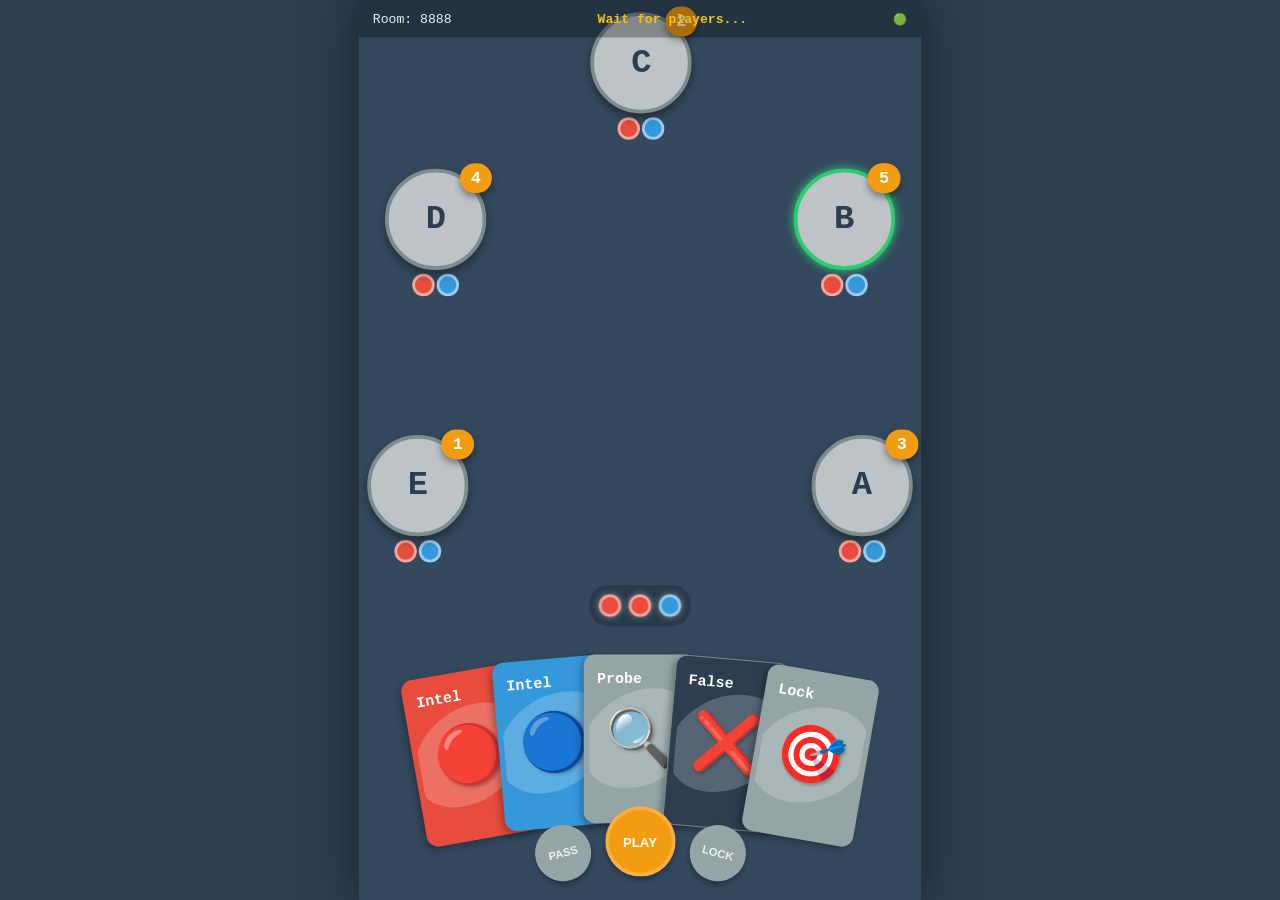
==== index.html @ 5bbd929a "simple UI design" ====
<!DOCTYPE html>
<html lang="en">

<head>
  <meta charset="UTF-8">
  <meta name="viewport" content="width=device-width, initial-scale=1.0, maximum-scale=1.0, user-scalable=no">
  <title>Secret Mission</title>
  <link rel="stylesheet" href="/static/style.css">
</head>

<body>
  <div id="app">
    <!-- Status Bar -->
    <div id="status-bar">
      <div class="status-left">Room: <span id="room-id">8888</span></div>
      <div class="status-center" id="game-phase">Wait for players...</div>
      <div class="status-right"><span id="connection-status" class="status-dot">🟢</span></div>
    </div>

    <!-- 1. Table Area: Opponents -->
    <div id="table-area">
      <!-- Avatars will be injected here JS -->
    </div>

    <!-- 2. Stage Area: Card Animations & Events -->
    <div id="stage-area">
      <div class="action-buttons" id="action-buttons" style="display: none;">
        <button class="btn btn-danger">Reject</button>
        <button class="btn btn-primary">Receive</button>
      </div>
    </div>

    <!-- 3. Cockpit: My Stats & Hand -->
    <div id="hand-area">
      <div id="my-intel" class="my-intel-container">
        <!-- My Intel Pips injected JS -->
      </div>
      <div class="hand-container" id="my-hand">
        <!-- Cards will be injected here JS -->
      </div>

      <!-- Hand Actions (Arc Layout) -->
      <div id="hand-actions" class="hand-actions">
        <button class="action-btn">Pass</button>
        <button class="action-btn main-action">Play</button>
        <button class="action-btn">Lock</button>
      </div>

    </div>
  </div>

  <!-- Template for Card (Pure CSS) -->
  <template id="card-template">
    <div class="card">
      <div class="card-inner">
        <div class="card-bg-oval"></div>
        <div class="card-label"></div>
        <div class="card-symbol"></div>
      </div>
    </div>
  </template>

  <script src="/static/script.js"></script>
</body>

</html>
---- static/style.css ----
/* Base Reset & Layout */
body {
    margin: 0;
    background-color: #2c3e50;
    /* Slate Grey */
    color: #ecf0f1;
    font-family: 'Courier New', Courier, monospace;
    /* Noir/Spy feel */
    overflow: hidden;
    /* Prevent scrolling */
    user-select: none;
    -webkit-user-select: none;

    /* Center the Game Board */
    display: flex;
    justify-content: center;
    align-items: center;
    height: 100vh;
    width: 100vw;
}

#app {
    /* Fixed Design Internal Width */
    width: 600px;
    height: var(--app-height, 960px);

    /* Scaling Engine */
    position: absolute;
    top: 50%;
    left: 50%;
    /* Origin is effectively center, but we adjust via margin/transform */
    transform: translate(-50%, -50%) scale(var(--app-scale, 1));
    transform-origin: center center;

    display: flex;
    flex-direction: column;
    background-color: #34495e;
    box-shadow: 0 0 50px rgba(0, 0, 0, 0.5);
}

/* Status Bar */
#status-bar {
    display: flex;
    justify-content: space-between;
    align-items: center;
    padding: 10px 15px;
    background: rgba(0, 0, 0, 0.3);
    color: #ecf0f1;
    font-size: 14px;
    height: 40px;
    box-sizing: border-box;
    z-index: 100;
}

.status-center {
    font-weight: bold;
    color: #f1c40f;
}

.status-dot {
    font-size: 12px;
}

/* 1. The Table (Avatars) */
#table-area {
    flex: 0 0 45%;
    position: relative;
    width: 100%;
}

.avatar-container {
    position: absolute;
    width: 120px;
    height: 150px;
    /* Accommodate badges */
    display: flex;
    flex-direction: column;
    align-items: center;
    transition: all 0.3s ease;
    /* Ensure they are centered on their coordinate */
    transform: translate(-50%, -50%);
    /* Crucial for aligning center to the point */
}

.avatar {
    width: 100px;
    height: 100px;
    border-radius: 50%;
    background-color: #bdc3c7;
    border: 4px solid #7f8c8d;
    display: flex;
    justify-content: center;
    align-items: center;
    font-size: 36px;
    /* Adjusted font */
    position: relative;
    box-shadow: 0 5px 10px rgba(0, 0, 0, 0.4);
    font-weight: bold;
    color: #2c3e50;
    z-index: 10;
}

.avatar.active-turn {
    border-color: #2ecc71;
    /* Green glow for active */
    box-shadow: 0 0 10px #2ecc71;
}

.avatar-badges {
    display: flex;
    gap: 2px;
    margin-top: 4px;
}

.badge-pip {
    width: 18px;
    height: 18px;
    border-radius: 50%;
    border: 3px solid rgba(255, 255, 255, 0.5);
}

.pip-red {
    background-color: #e74c3c;
}

.pip-blue {
    background-color: #3498db;
}

.pip-black {
    background-color: #2c3e50;
}

.hand-count {
    position: absolute;
    top: -10px;
    right: -10px;
    background: #f39c12;
    color: white;
    border-radius: 20px;
    padding: 6px 12px;
    font-size: 18px;
    font-weight: bold;
    box-shadow: 0 4px 8px rgba(0, 0, 0, 0.4);
    z-index: 20;
}

/* 2. The Stage (Center Interaction) */
#stage-area {
    flex: 1;
    position: relative;
    display: flex;
    justify-content: center;
    align-items: center;
}

.action-buttons {
    position: absolute;
    bottom: 20px;
    display: flex;
    gap: 10px;
    z-index: 100;
}

.btn {
    padding: 10px 20px;
    border: none;
    border-radius: 20px;
    font-weight: bold;
    cursor: pointer;
    box-shadow: 0 4px 6px rgba(0, 0, 0, 0.2);
}

.btn-primary {
    background: #3498db;
    color: white;
}

.btn-danger {
    background: #e74c3c;
    color: white;
}

/* 3. The Cockpit (Hand) */
#hand-area {
    flex: 0 0 35%;
    position: relative;
    /* Prevent scrolling, allow card popups (hopefully z-index handles overlap) */
    overflow: visible;
    display: flex;
    flex-direction: column;
    justify-content: center;
    /* Center vertically */
    box-sizing: border-box;
}

.hand-container {
    position: relative;
    width: 100%;
    /* Let the cards sit in this area. No fixed height needed if absolute. */
    flex: 1;
    display: flex;
    justify-content: center;
    /* Move hand down slightly to accommodate intel */
    margin-top: 10px;
    z-index: 10;
}

/* 4. Hand Action Buttons (Arc) */
.hand-actions {
    display: flex;
    justify-content: center;
    align-items: flex-start;
    /* Align top so we can push items down */
    gap: 15px;
    height: 80px;
    /* Space for buttons */
    margin-top: -60px;
    /* Pull up closer to cards */
    margin-bottom: 20px;
    z-index: 100;
    pointer-events: auto;
    /* Ensure clickable */
}

.action-btn {
    width: 60px;
    height: 60px;
    border-radius: 50%;
    border: none;
    background: #95a5a6;
    color: #ecf0f1;
    font-weight: bold;
    font-size: 12px;
    box-shadow: 0 4px 6px rgba(0, 0, 0, 0.3);
    cursor: pointer;
    transition: all 0.2s ease;
    display: flex;
    justify-content: center;
    align-items: center;
    text-transform: uppercase;
}

.action-btn:active {
    transform: scale(0.95);
    box-shadow: 0 2px 4px rgba(0, 0, 0, 0.3);
}

/* Arc positioning: Middle button higher */
.action-btn:nth-child(1) {
    transform: translateY(20px) rotate(-15deg);
}

.action-btn:nth-child(2) {
    width: 75px;
    height: 75px;
    font-size: 14px;
    background: #f39c12;
    /* Highlight main action */
    color: white;
    transform: translateY(0px);
    /* Highest point */
    border: 4px solid rgba(255, 255, 255, 0.2);
    z-index: 101;
}

.action-btn:nth-child(3) {
    transform: translateY(20px) rotate(15deg);
}

/* My Intel Display */
.my-intel-container {
    padding: 10px;
    display: flex;
    justify-content: center;
    gap: 8px;
    /* Bigger gap for me */
    margin-bottom: 20px;
    /* Space from hand */
    background: rgba(0, 0, 0, 0.2);
    border-radius: 20px;
    width: fit-content;
    margin-left: auto;
    margin-right: auto;
    backdrop-filter: blur(5px);
}

.my-pip {
    /* Override specific pip style for myself if needed, 
       but standard .badge-pip is already 24px which is huge and good.
       Maybe add shadow? */
    box-shadow: 0 0 8px rgba(255, 255, 255, 0.4);
}

/* 4. Pure CSS Cards */
.card {
    width: 120px;
    /* Increased Size */
    height: 180px;
    background-color: #ecf0f1;
    border-radius: 12px;
    position: absolute;
    /* Default for hand/table animations */
    box-shadow: -3px 3px 8px rgba(0, 0, 0, 0.3);
    display: flex;
    flex-direction: column;
    justify-content: center;
    align-items: center;
    transition: transform 0.2s, top 0.2s;
    transform-origin: center bottom;
}

.card-inner {
    width: 90%;
    height: 90%;
    border: 4px solid transparent;
    border-radius: 8px;
    display: flex;
    justify-content: center;
    align-items: center;
    position: relative;
    overflow: hidden;
}

/* Card Types/Colors */
.card.type-red {
    background-color: #e74c3c;
}

.card.type-blue {
    background-color: #3498db;
}

.card.type-black {
    background-color: #2c3e50;
    border: 1px solid #7f8c8d;
}

.card.type-action {
    background-color: #95a5a6;
}

.card-bg-oval {
    position: absolute;
    width: 120%;
    height: 60%;
    background: rgba(255, 255, 255, 0.2);
    border-radius: 50%;
    transform: rotate(-30deg);
}

.card-symbol {
    font-size: 60px;
    /* Bigger symbol */
    z-index: 2;
    text-shadow: 2px 2px 4px rgba(0, 0, 0, 0.3);
}

.card-label {
    font-size: 16px;
    /* Bigger label */
    position: absolute;
    top: 8px;
    left: 8px;
    font-weight: bold;
    color: white;
    z-index: 2;
}

/* Hand Interaction */
.card-in-hand {
    transform-origin: 50% 120%;
    transition: transform 0.2s, top 0.2s;
    cursor: pointer;
}

/* Selected state handled by JS now for mobile consistency */
.card-in-hand.selected {
    z-index: 100 !important;
    /* optional: scale or brightness to highlight selection */
    filter: brightness(1.1);
}

/* Animations */
@keyframes pulse {
    0% {
        transform: scale(1);
    }

    50% {
        transform: scale(1.05);
    }

    100% {
        transform: scale(1);
    }
}
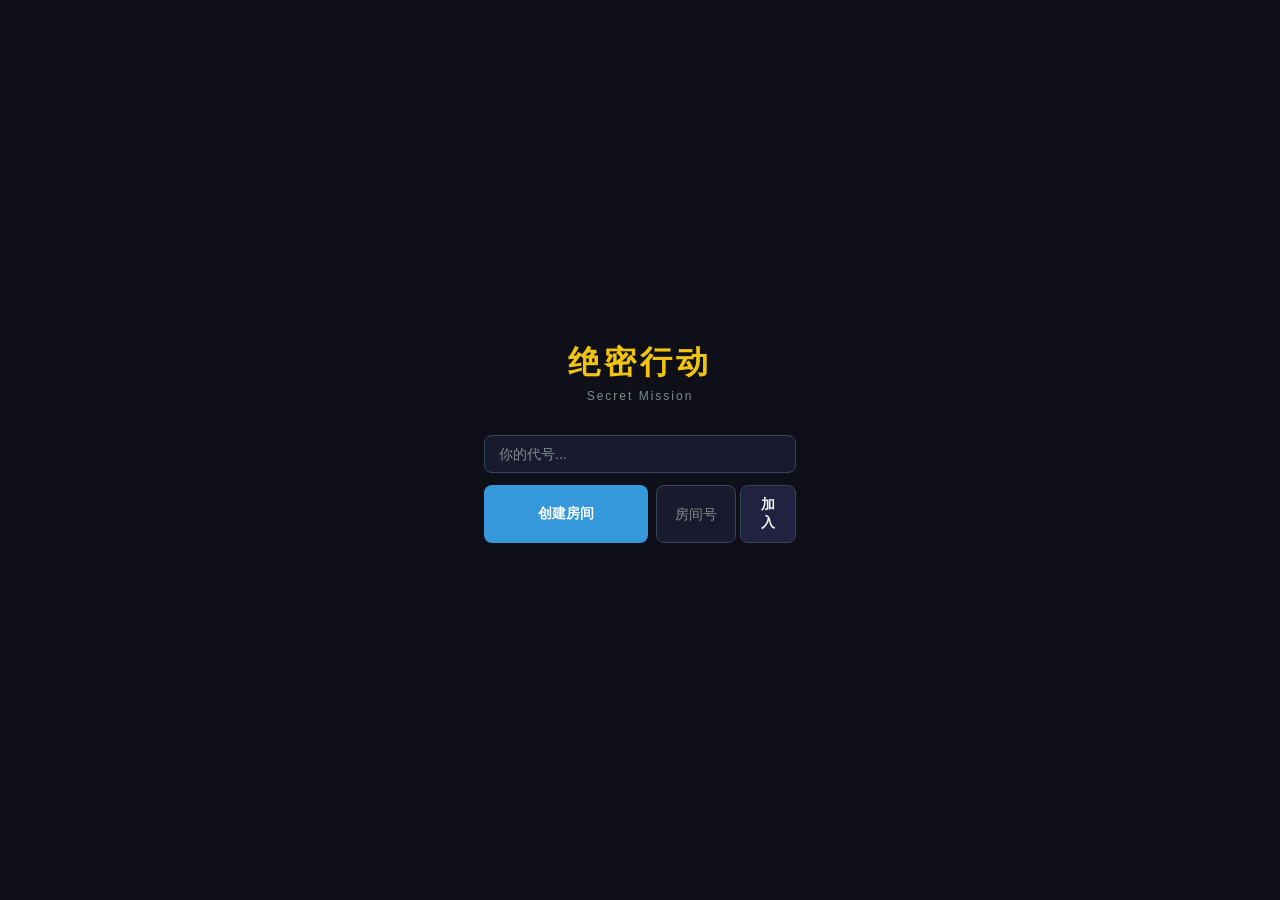
==== commit 19440ad1: "init" ====
--- a/index.html
+++ b/index.html
@@ -1,66 +1,88 @@
 <!DOCTYPE html>
-<html lang="en">
+<html lang="zh-CN">
+<head>
+    <meta charset="UTF-8">
+    <meta name="viewport" content="width=device-width, initial-scale=1.0, maximum-scale=1.0, user-scalable=no">
+    <title>绝密行动</title>
+    <link rel="stylesheet" href="/static/css/base.css">
+    <link rel="stylesheet" href="/static/css/cards.css">
+    <link rel="stylesheet" href="/static/css/table.css">
+    <link rel="stylesheet" href="/static/css/stage.css">
+    <link rel="stylesheet" href="/static/css/cockpit.css">
+</head>
+<body class="screen-lobby">
 
-<head>
-  <meta charset="UTF-8">
-  <meta name="viewport" content="width=device-width, initial-scale=1.0, maximum-scale=1.0, user-scalable=no">
-  <title>Secret Mission</title>
-  <link rel="stylesheet" href="/static/style.css">
-</head>
+    <!-- Lobby Screen -->
+    <div id="lobby-screen">
+        <div class="lobby-container">
+            <h1 class="lobby-title">绝密行动</h1>
+            <p class="lobby-subtitle">Secret Mission</p>
 
-<body>
-  <div id="app">
-    <!-- Status Bar -->
-    <div id="status-bar">
-      <div class="status-left">Room: <span id="room-id">8888</span></div>
-      <div class="status-center" id="game-phase">Wait for players...</div>
-      <div class="status-right"><span id="connection-status" class="status-dot">🟢</span></div>
+            <div class="lobby-form">
+                <input id="player-name" type="text" placeholder="你的代号..." maxlength="8" autocomplete="off">
+                <div class="lobby-actions">
+                    <button id="btn-create-room" class="btn btn-primary">创建房间</button>
+                    <div class="lobby-join">
+                        <input id="room-code-input" type="text" placeholder="房间号" maxlength="6" autocomplete="off">
+                        <button id="btn-join-room" class="btn btn-secondary">加入</button>
+                    </div>
+                </div>
+            </div>
+
+            <div id="lobby-room" class="lobby-room hidden">
+                <div class="room-header">
+                    <span>房间: <strong id="room-id-label"></strong></span>
+                    <span id="player-count-label"></span>
+                </div>
+                <div id="lobby-player-list" class="player-list"></div>
+                <button id="btn-start-game" class="btn btn-accent hidden">开始游戏</button>
+            </div>
+        </div>
     </div>
 
-    <!-- 1. Table Area: Opponents -->
-    <div id="table-area">
-      <!-- Avatars will be injected here JS -->
+    <!-- Game Screen -->
+    <div id="game-screen">
+        <!-- Status Bar -->
+        <div id="status-bar">
+            <span id="room-label"></span>
+            <span id="identity-label"></span>
+        </div>
+
+        <!-- Table: Other Players -->
+        <div id="table-area"></div>
+
+        <!-- Stage: Phase Bar + Intel + Buttons -->
+        <div id="stage-area">
+            <div id="phase-bar">
+                <span class="phase-dot" data-phase="draw">摸牌</span>
+                <span class="phase-dot" data-phase="action">出牌</span>
+                <span class="phase-dot" data-phase="transmission">传递</span>
+                <span class="phase-dot" data-phase="contention">争夺</span>
+                <span class="phase-dot" data-phase="reception">接收</span>
+            </div>
+            <div id="stage-prompt"></div>
+            <div id="intel-card-slot"></div>
+            <div id="stage-buttons"></div>
+        </div>
+
+        <!-- Cockpit: My Hand + Intel -->
+        <div id="cockpit-area">
+            <div id="my-intel-bar"></div>
+            <div id="my-hand"></div>
+        </div>
     </div>
 
-    <!-- 2. Stage Area: Card Animations & Events -->
-    <div id="stage-area">
-      <div class="action-buttons" id="action-buttons" style="display: none;">
-        <button class="btn btn-danger">Reject</button>
-        <button class="btn btn-primary">Receive</button>
-      </div>
+    <!-- Card Modal (tap to inspect) -->
+    <div id="card-modal" class="hidden">
+        <div id="card-modal-backdrop"></div>
+        <div id="card-modal-content"></div>
     </div>
 
-    <!-- 3. Cockpit: My Stats & Hand -->
-    <div id="hand-area">
-      <div id="my-intel" class="my-intel-container">
-        <!-- My Intel Pips injected JS -->
-      </div>
-      <div class="hand-container" id="my-hand">
-        <!-- Cards will be injected here JS -->
-      </div>
+    <!-- Game Over Overlay -->
+    <div id="game-over-overlay" class="hidden">
+        <div id="game-over-content"></div>
+    </div>
 
-      <!-- Hand Actions (Arc Layout) -->
-      <div id="hand-actions" class="hand-actions">
-        <button class="action-btn">Pass</button>
-        <button class="action-btn main-action">Play</button>
-        <button class="action-btn">Lock</button>
-      </div>
-
-    </div>
-  </div>
-
-  <!-- Template for Card (Pure CSS) -->
-  <template id="card-template">
-    <div class="card">
-      <div class="card-inner">
-        <div class="card-bg-oval"></div>
-        <div class="card-label"></div>
-        <div class="card-symbol"></div>
-      </div>
-    </div>
-  </template>
-
-  <script src="/static/script.js"></script>
+    <script type="module" src="/static/js/main.js"></script>
 </body>
-
-</html>+</html>
--- a/static/css/base.css
+++ b/static/css/base.css
@@ -0,0 +1,222 @@
+/* Reset & Variables */
+*, *::before, *::after { box-sizing: border-box; margin: 0; padding: 0; }
+
+:root {
+    --color-bg: #0f0f1a;
+    --color-surface: #1a1a2e;
+    --color-surface2: #222240;
+    --color-red: #e74c3c;
+    --color-blue: #3498db;
+    --color-black-intel: #2c3e50;
+    --color-accent: #f1c40f;
+    --color-accent-dim: #b8940e;
+    --color-text: #ecf0f1;
+    --color-muted: #7f8c8d;
+    --color-success: #2ecc71;
+    --color-danger: #e74c3c;
+    --color-border: #34495e;
+    --font-main: -apple-system, 'PingFang SC', 'Microsoft YaHei', sans-serif;
+    --font-mono: 'Courier New', monospace;
+    --card-w: 72px;
+    --card-h: 108px;
+    --radius: 8px;
+    --radius-sm: 4px;
+}
+
+html, body {
+    width: 100%; height: 100%;
+    font-family: var(--font-main);
+    background: var(--color-bg);
+    color: var(--color-text);
+    overflow: hidden;
+    touch-action: manipulation;
+    -webkit-tap-highlight-color: transparent;
+    font-size: 14px;
+}
+
+.hidden { display: none !important; }
+
+/* Screen switching */
+.screen-lobby #game-screen,
+.screen-lobby #card-modal,
+.screen-lobby #game-over-overlay { display: none; }
+.screen-game #lobby-screen { display: none; }
+
+/* Buttons */
+.btn {
+    border: none; border-radius: var(--radius);
+    padding: 10px 20px;
+    font-size: 14px; font-weight: 600;
+    cursor: pointer;
+    transition: opacity 0.15s;
+    font-family: var(--font-main);
+}
+.btn:active { opacity: 0.7; }
+.btn-primary { background: var(--color-blue); color: #fff; }
+.btn-secondary { background: var(--color-surface2); color: var(--color-text); border: 1px solid var(--color-border); }
+.btn-accent { background: var(--color-accent); color: #000; }
+.btn-danger { background: var(--color-danger); color: #fff; }
+.btn-sm { padding: 6px 14px; font-size: 12px; }
+.btn:disabled { opacity: 0.4; cursor: not-allowed; }
+
+/* Lobby */
+#lobby-screen {
+    display: flex; align-items: center; justify-content: center;
+    width: 100%; height: 100%;
+}
+.lobby-container {
+    text-align: center;
+    padding: 24px;
+    max-width: 360px; width: 100%;
+}
+.lobby-title {
+    font-size: 32px; font-weight: 700;
+    letter-spacing: 4px;
+    color: var(--color-accent);
+    margin-bottom: 4px;
+}
+.lobby-subtitle {
+    color: var(--color-muted);
+    font-size: 12px; letter-spacing: 2px;
+    margin-bottom: 32px;
+}
+.lobby-form input {
+    width: 100%;
+    padding: 10px 14px;
+    background: var(--color-surface);
+    border: 1px solid var(--color-border);
+    border-radius: var(--radius);
+    color: var(--color-text);
+    font-size: 14px;
+    margin-bottom: 12px;
+    font-family: var(--font-main);
+}
+.lobby-form input::placeholder { color: var(--color-muted); }
+.lobby-form input:focus { outline: none; border-color: var(--color-accent); }
+.lobby-actions {
+    display: flex; gap: 8px;
+    margin-bottom: 16px;
+}
+.lobby-actions .btn-primary { flex: 1; }
+.lobby-join {
+    display: flex; gap: 4px; flex: 1;
+}
+.lobby-join input {
+    width: 80px; margin-bottom: 0;
+    text-align: center; text-transform: uppercase;
+}
+
+/* Room */
+.lobby-room {
+    margin-top: 24px;
+    text-align: left;
+}
+.room-header {
+    display: flex; justify-content: space-between;
+    margin-bottom: 12px;
+    font-size: 13px; color: var(--color-muted);
+}
+.room-header strong { color: var(--color-accent); letter-spacing: 1px; }
+.player-list {
+    background: var(--color-surface);
+    border-radius: var(--radius);
+    padding: 8px;
+    margin-bottom: 12px;
+    min-height: 40px;
+}
+.player-list .player-item {
+    display: flex; align-items: center; gap: 8px;
+    padding: 6px 8px;
+    border-radius: var(--radius-sm);
+}
+.player-list .player-item .host-badge {
+    font-size: 10px;
+    background: var(--color-accent);
+    color: #000;
+    padding: 1px 5px;
+    border-radius: 3px;
+}
+#btn-start-game { width: 100%; }
+
+/* Game screen layout */
+#game-screen {
+    display: flex; flex-direction: column;
+    width: 100%; height: 100%;
+    overflow: hidden;
+}
+#status-bar {
+    display: flex; justify-content: space-between; align-items: center;
+    padding: 6px 12px;
+    background: var(--color-surface);
+    font-size: 11px; color: var(--color-muted);
+    flex-shrink: 0;
+    border-bottom: 1px solid var(--color-border);
+}
+#identity-label {
+    font-weight: 600;
+    padding: 2px 8px;
+    border-radius: 3px;
+    font-size: 11px;
+}
+.identity-resistance { background: var(--color-red); color: #fff; }
+.identity-agency { background: var(--color-blue); color: #fff; }
+
+/* Game over overlay */
+#game-over-overlay {
+    position: fixed; inset: 0;
+    background: rgba(0,0,0,0.85);
+    display: flex; align-items: center; justify-content: center;
+    z-index: 100;
+}
+#game-over-content {
+    text-align: center;
+    padding: 32px;
+}
+#game-over-content h2 {
+    font-size: 28px;
+    margin-bottom: 16px;
+}
+#game-over-content .winner-faction {
+    font-size: 18px;
+    margin-bottom: 24px;
+}
+#game-over-content .identities-list {
+    text-align: left;
+    font-size: 13px;
+    line-height: 1.8;
+}
+
+/* Card modal */
+#card-modal {
+    position: fixed; inset: 0;
+    z-index: 90;
+    display: flex; align-items: center; justify-content: center;
+}
+#card-modal-backdrop {
+    position: absolute; inset: 0;
+    background: rgba(0,0,0,0.7);
+}
+#card-modal-content {
+    position: relative;
+    z-index: 1;
+    transform: scale(2);
+}
+
+/* Animations */
+@keyframes pulse {
+    0%, 100% { box-shadow: 0 0 0 0 rgba(46, 204, 113, 0.4); }
+    50% { box-shadow: 0 0 0 6px rgba(46, 204, 113, 0); }
+}
+@keyframes glow-card {
+    0%, 100% { box-shadow: 0 0 4px 1px rgba(241, 196, 15, 0.3); }
+    50% { box-shadow: 0 0 10px 3px rgba(241, 196, 15, 0.6); }
+}
+@keyframes shake {
+    0%, 100% { transform: translateX(0); }
+    25% { transform: translateX(-4px); }
+    75% { transform: translateX(4px); }
+}
+@keyframes flip-in {
+    0% { transform: rotateY(90deg); }
+    100% { transform: rotateY(0); }
+}
--- a/static/css/cards.css
+++ b/static/css/cards.css
@@ -0,0 +1,140 @@
+/* Card rendering — dual-purpose design */
+
+.card {
+    width: var(--card-w);
+    height: var(--card-h);
+    border-radius: 6px;
+    position: relative;
+    display: flex;
+    flex-direction: column;
+    overflow: hidden;
+    font-size: 11px;
+    cursor: pointer;
+    transition: transform 0.2s, box-shadow 0.2s;
+    flex-shrink: 0;
+    border: 1.5px solid rgba(255,255,255,0.15);
+    user-select: none;
+}
+
+/* Intel color backgrounds */
+.card-red    { background: linear-gradient(135deg, #c0392b 0%, #e74c3c 50%, #c0392b 100%); }
+.card-blue   { background: linear-gradient(135deg, #2471a3 0%, #3498db 50%, #2471a3 100%); }
+.card-black  { background: linear-gradient(135deg, #1c2833 0%, #2c3e50 50%, #1c2833 100%); }
+
+/* Card interior layout */
+.card-corner {
+    position: absolute;
+    font-size: 8px;
+    width: 14px; height: 14px;
+    display: flex; align-items: center; justify-content: center;
+    border-radius: 50%;
+    background: rgba(0,0,0,0.3);
+}
+.card-corner-tl { top: 3px; left: 3px; }
+.card-corner-br { bottom: 3px; right: 3px; }
+
+.card-corner .pip-red    { color: #ff6b6b; }
+.card-corner .pip-blue   { color: #74b9ff; }
+.card-corner .pip-black  { color: #95a5a6; }
+
+.card-banner {
+    background: rgba(0,0,0,0.45);
+    text-align: center;
+    padding: 3px 2px;
+    font-weight: 700;
+    font-size: 11px;
+    color: #fff;
+    letter-spacing: 1px;
+}
+
+.card-icon {
+    flex: 1;
+    display: flex;
+    align-items: center;
+    justify-content: center;
+    font-size: 28px;
+    filter: drop-shadow(0 1px 2px rgba(0,0,0,0.4));
+}
+
+.card-footer {
+    display: flex;
+    justify-content: space-between;
+    align-items: center;
+    padding: 2px 5px 4px;
+    font-size: 9px;
+    color: rgba(255,255,255,0.7);
+}
+
+.card-phase-tag {
+    background: rgba(0,0,0,0.35);
+    padding: 1px 4px;
+    border-radius: 2px;
+    font-size: 8px;
+}
+
+.card-attrs {
+    display: flex; gap: 2px;
+    font-size: 12px;
+}
+
+/* Card back */
+.card-back {
+    width: var(--card-w);
+    height: var(--card-h);
+    border-radius: 6px;
+    background:
+        repeating-linear-gradient(
+            45deg,
+            #1a1a2e 0px, #1a1a2e 4px,
+            #222240 4px, #222240 8px
+        );
+    border: 1.5px solid rgba(255,255,255,0.1);
+    display: flex;
+    align-items: center;
+    justify-content: center;
+    flex-shrink: 0;
+}
+.card-back::after {
+    content: '密';
+    font-size: 24px;
+    color: rgba(255,255,255,0.15);
+    font-weight: 700;
+}
+
+/* Card states */
+.card-selected {
+    transform: translateY(-16px) !important;
+    box-shadow: 0 4px 16px rgba(241, 196, 15, 0.5);
+    border-color: var(--color-accent);
+}
+
+.card-playable {
+    animation: glow-card 1.5s infinite;
+}
+
+.card-dimmed {
+    opacity: 0.4;
+    pointer-events: none;
+}
+
+/* Mini card (for intel area display) */
+.intel-pip {
+    width: 12px; height: 12px;
+    border-radius: 50%;
+    display: inline-block;
+    border: 1px solid rgba(255,255,255,0.3);
+}
+.intel-pip-red   { background: var(--color-red); }
+.intel-pip-blue  { background: var(--color-blue); }
+.intel-pip-black { background: var(--color-black-intel); }
+
+/* Large intel pip (my intel bar) */
+.my-intel-pip {
+    width: 18px; height: 18px;
+    border-radius: 50%;
+    display: inline-block;
+    border: 2px solid rgba(255,255,255,0.3);
+}
+.my-intel-pip-red   { background: var(--color-red); }
+.my-intel-pip-blue  { background: var(--color-blue); }
+.my-intel-pip-black { background: var(--color-black-intel); }
--- a/static/css/table.css
+++ b/static/css/table.css
@@ -0,0 +1,85 @@
+/* Table area — player avatars */
+
+#table-area {
+    position: relative;
+    flex: 0 0 35%;
+    overflow: hidden;
+}
+
+.avatar-wrap {
+    position: absolute;
+    transform: translate(-50%, -50%);
+    text-align: center;
+    cursor: pointer;
+    transition: transform 0.3s;
+}
+
+.avatar {
+    width: 44px; height: 44px;
+    border-radius: 50%;
+    background: var(--color-surface2);
+    border: 2px solid var(--color-border);
+    display: flex;
+    align-items: center;
+    justify-content: center;
+    font-size: 16px;
+    font-weight: 700;
+    color: var(--color-text);
+    position: relative;
+    transition: border-color 0.3s, box-shadow 0.3s;
+    margin: 0 auto;
+}
+
+.avatar-active {
+    border-color: var(--color-success);
+    animation: pulse 2s infinite;
+}
+
+.avatar-facing {
+    border-color: var(--color-accent);
+    box-shadow: 0 0 12px rgba(241, 196, 15, 0.5);
+}
+
+.avatar-dead {
+    opacity: 0.35;
+    filter: grayscale(1);
+}
+
+.avatar-me {
+    border-color: var(--color-accent-dim);
+}
+
+.avatar-name {
+    font-size: 10px;
+    color: var(--color-muted);
+    margin-top: 2px;
+    white-space: nowrap;
+    max-width: 60px;
+    overflow: hidden;
+    text-overflow: ellipsis;
+}
+
+.avatar-hand-count {
+    position: absolute;
+    top: -4px; right: -6px;
+    background: var(--color-surface);
+    color: var(--color-text);
+    font-size: 9px;
+    width: 16px; height: 16px;
+    border-radius: 50%;
+    display: flex; align-items: center; justify-content: center;
+    border: 1px solid var(--color-border);
+    font-weight: 600;
+}
+
+.avatar-intel {
+    display: flex;
+    gap: 2px;
+    justify-content: center;
+    margin-top: 3px;
+}
+
+.avatar-target-highlight {
+    border-color: var(--color-danger) !important;
+    box-shadow: 0 0 12px rgba(231, 76, 60, 0.5);
+}
--- a/static/css/stage.css
+++ b/static/css/stage.css
@@ -0,0 +1,122 @@
+/* Stage area — phase bar, intel slot, action buttons */
+
+#stage-area {
+    flex: 0 0 auto;
+    display: flex;
+    flex-direction: column;
+    align-items: center;
+    padding: 8px 12px;
+    gap: 6px;
+    min-height: 120px;
+    position: relative;
+}
+
+/* Phase bar */
+#phase-bar {
+    display: flex;
+    gap: 4px;
+    align-items: center;
+}
+
+.phase-dot {
+    font-size: 10px;
+    padding: 3px 8px;
+    border-radius: 10px;
+    background: var(--color-surface);
+    color: var(--color-muted);
+    border: 1px solid var(--color-border);
+    transition: all 0.3s;
+}
+
+.phase-dot.phase-active {
+    background: var(--color-accent);
+    color: #000;
+    font-weight: 700;
+    border-color: var(--color-accent);
+}
+
+.phase-dot.phase-done {
+    background: var(--color-surface2);
+    color: var(--color-muted);
+    opacity: 0.5;
+}
+
+/* Stage prompt */
+#stage-prompt {
+    font-size: 13px;
+    color: var(--color-text);
+    text-align: center;
+    min-height: 20px;
+}
+
+/* Intel card slot */
+#intel-card-slot {
+    display: flex;
+    align-items: center;
+    justify-content: center;
+    min-height: 40px;
+}
+
+/* Stage buttons */
+#stage-buttons {
+    display: flex;
+    gap: 8px;
+    flex-wrap: wrap;
+    justify-content: center;
+}
+
+#stage-buttons .btn {
+    min-width: 70px;
+}
+
+/* Direction selector */
+.direction-selector {
+    display: flex;
+    gap: 8px;
+}
+
+.direction-btn {
+    padding: 8px 16px;
+    border-radius: var(--radius);
+    background: var(--color-surface2);
+    border: 1px solid var(--color-border);
+    color: var(--color-text);
+    font-size: 14px;
+    cursor: pointer;
+    transition: all 0.15s;
+}
+
+.direction-btn:active {
+    background: var(--color-accent);
+    color: #000;
+}
+
+/* Target selector overlay */
+.target-mode #table-area .avatar-wrap {
+    cursor: pointer;
+}
+
+.target-mode #table-area .avatar {
+    border-color: var(--color-danger);
+    box-shadow: 0 0 8px rgba(231, 76, 60, 0.3);
+}
+
+/* Probe result popup */
+.probe-result {
+    position: fixed;
+    top: 50%; left: 50%;
+    transform: translate(-50%, -50%);
+    background: var(--color-surface);
+    border: 2px solid var(--color-accent);
+    border-radius: var(--radius);
+    padding: 20px 32px;
+    z-index: 80;
+    text-align: center;
+    font-size: 16px;
+}
+
+.probe-result .identity-reveal {
+    font-size: 20px;
+    font-weight: 700;
+    margin-top: 8px;
+}
--- a/static/css/cockpit.css
+++ b/static/css/cockpit.css
@@ -0,0 +1,123 @@
+/* Cockpit — my hand + intel bar */
+
+#cockpit-area {
+    flex: 1;
+    display: flex;
+    flex-direction: column;
+    overflow: hidden;
+    padding: 0 8px 8px;
+    min-height: 0;
+}
+
+/* My intel bar */
+#my-intel-bar {
+    display: flex;
+    align-items: center;
+    justify-content: center;
+    gap: 4px;
+    padding: 4px 0;
+    flex-shrink: 0;
+}
+
+#my-intel-bar .my-intel-label {
+    font-size: 10px;
+    color: var(--color-muted);
+    margin-right: 4px;
+}
+
+/* Hand container */
+#my-hand {
+    flex: 1;
+    position: relative;
+    display: flex;
+    align-items: flex-end;
+    justify-content: center;
+    min-height: 0;
+    padding-bottom: 4px;
+}
+
+.hand-card-wrap {
+    position: absolute;
+    bottom: 0;
+    transform-origin: bottom center;
+    transition: transform 0.25s, left 0.25s;
+    z-index: 1;
+}
+
+.hand-card-wrap:hover,
+.hand-card-wrap.card-touched {
+    z-index: 50;
+}
+
+.hand-card-wrap .card {
+    transform-origin: bottom center;
+    transition: transform 0.2s;
+}
+
+.hand-card-wrap.card-selected-wrap .card {
+    transform: translateY(-16px);
+    box-shadow: 0 4px 16px rgba(241, 196, 15, 0.5);
+    border-color: var(--color-accent);
+}
+
+/* Empty hand message */
+.hand-empty {
+    color: var(--color-muted);
+    font-size: 12px;
+    align-self: center;
+}
+
+/* Swap card selector (for Switch during contention) */
+.swap-prompt {
+    position: fixed;
+    bottom: 0; left: 0; right: 0;
+    background: var(--color-surface);
+    border-top: 2px solid var(--color-accent);
+    padding: 12px;
+    z-index: 70;
+    text-align: center;
+}
+
+.swap-prompt p {
+    font-size: 13px;
+    margin-bottom: 8px;
+}
+
+/* Death gift UI */
+.gift-ui {
+    position: fixed;
+    bottom: 0; left: 0; right: 0;
+    background: var(--color-surface);
+    border-top: 2px solid var(--color-danger);
+    padding: 12px;
+    z-index: 70;
+    text-align: center;
+}
+
+.gift-ui p {
+    font-size: 13px;
+    margin-bottom: 8px;
+}
+
+.gift-player-select {
+    display: flex;
+    gap: 6px;
+    justify-content: center;
+    margin-bottom: 8px;
+}
+
+.gift-player-btn {
+    padding: 4px 12px;
+    border-radius: var(--radius-sm);
+    background: var(--color-surface2);
+    border: 1px solid var(--color-border);
+    color: var(--color-text);
+    font-size: 12px;
+    cursor: pointer;
+}
+
+.gift-player-btn.selected {
+    border-color: var(--color-accent);
+    background: var(--color-accent);
+    color: #000;
+}
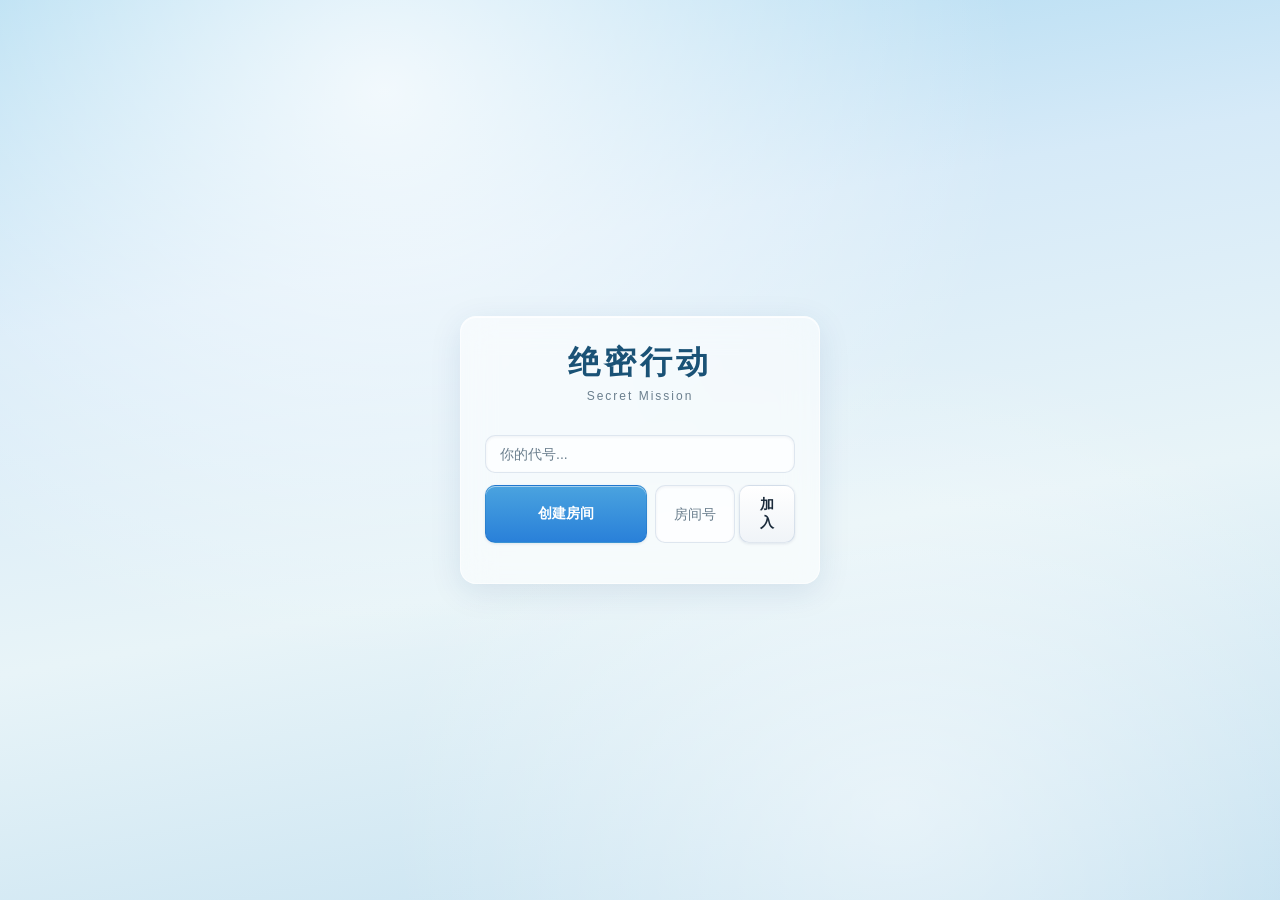
==== commit cb7493b9: "commit 2" ====
--- a/index.html
+++ b/index.html
@@ -42,33 +42,48 @@
 
     <!-- Game Screen -->
     <div id="game-screen">
-        <!-- Status Bar -->
-        <div id="status-bar">
-            <span id="room-label"></span>
-            <span id="identity-label"></span>
+        <!-- Top Bar: Phase pipeline -->
+        <div id="top-bar">
+            <div id="phase-bar">
+                <div class="phase-track">
+                    <div class="phase-line"></div>
+                    <span class="phase-node" data-phase="draw">摸牌</span>
+                    <span class="phase-node" data-phase="action">出牌</span>
+                    <span class="phase-node" data-phase="transmission">传递</span>
+                    <span class="phase-node" data-phase="contention">争夺</span>
+                    <span class="phase-node" data-phase="reception">接收</span>
+                </div>
+            </div>
         </div>
 
         <!-- Table: Other Players -->
         <div id="table-area"></div>
 
-        <!-- Stage: Phase Bar + Intel + Buttons -->
+        <!-- Stage: Intel card only -->
         <div id="stage-area">
-            <div id="phase-bar">
-                <span class="phase-dot" data-phase="draw">摸牌</span>
-                <span class="phase-dot" data-phase="action">出牌</span>
-                <span class="phase-dot" data-phase="transmission">传递</span>
-                <span class="phase-dot" data-phase="contention">争夺</span>
-                <span class="phase-dot" data-phase="reception">接收</span>
-            </div>
-            <div id="stage-prompt"></div>
             <div id="intel-card-slot"></div>
-            <div id="stage-buttons"></div>
         </div>
 
-        <!-- Cockpit: My Hand + Intel -->
+        <!-- Cockpit: My Hand -->
         <div id="cockpit-area">
-            <div id="my-intel-bar"></div>
             <div id="my-hand"></div>
+        </div>
+
+        <!-- Intel Animation Layer -->
+        <div id="intel-anim-layer"></div>
+
+        <!-- Bottom Ribbon -->
+        <div id="bottom-ribbon">
+            <div class="ribbon-faction-strip"></div>
+            <div class="ribbon-row">
+                <div id="stage-prompt"></div>
+                <div id="stage-buttons"></div>
+                <div class="ribbon-divider"></div>
+                <div id="my-intel-bar"></div>
+                <div class="ribbon-divider"></div>
+                <span id="room-label"></span>
+                <span id="identity-label"></span>
+            </div>
         </div>
     </div>
 
--- a/static/css/base.css
+++ b/static/css/base.css
@@ -1,32 +1,41 @@
-/* Reset & Variables */
+/* Reset & Variables — Frutiger Aero Light Theme */
 *, *::before, *::after { box-sizing: border-box; margin: 0; padding: 0; }
 
 :root {
-    --color-bg: #0f0f1a;
-    --color-surface: #1a1a2e;
-    --color-surface2: #222240;
-    --color-red: #e74c3c;
-    --color-blue: #3498db;
-    --color-black-intel: #2c3e50;
-    --color-accent: #f1c40f;
-    --color-accent-dim: #b8940e;
-    --color-text: #ecf0f1;
-    --color-muted: #7f8c8d;
-    --color-success: #2ecc71;
-    --color-danger: #e74c3c;
-    --color-border: #34495e;
+    --color-bg: #d6eaf8;
+    --color-surface: rgba(255, 255, 255, 0.75);
+    --color-surface2: rgba(255, 255, 255, 0.5);
+    --color-red: #e04040;
+    --color-blue: #2980d9;
+    --color-black-intel: #3b4a5a;
+    --color-accent: #f5a623;
+    --color-accent-dim: #c9880e;
+    --color-text: #1a2a3a;
+    --color-muted: #6b7f8e;
+    --color-success: #27ae60;
+    --color-danger: #d63031;
+    --color-border: rgba(0, 60, 120, 0.12);
+    --color-glass: rgba(255, 255, 255, 0.55);
+    --blur-glass: 16px;
+    --shadow-card: 0 2px 10px rgba(0, 40, 90, 0.12), 0 1px 3px rgba(0, 40, 90, 0.08);
+    --shadow-soft: 0 1px 6px rgba(0, 40, 90, 0.08);
     --font-main: -apple-system, 'PingFang SC', 'Microsoft YaHei', sans-serif;
+    --font-display: 'Georgia', 'PingFang SC', serif;
     --font-mono: 'Courier New', monospace;
+    --transition-smooth: cubic-bezier(0.4, 0, 0.2, 1);
     --card-w: 72px;
     --card-h: 108px;
-    --radius: 8px;
-    --radius-sm: 4px;
+    --radius: 10px;
+    --radius-sm: 6px;
 }
 
 html, body {
     width: 100%; height: 100%;
     font-family: var(--font-main);
-    background: var(--color-bg);
+    background:
+        radial-gradient(ellipse at 30% 10%, rgba(255, 255, 255, 0.8) 0%, transparent 50%),
+        radial-gradient(ellipse at 70% 90%, rgba(255, 255, 255, 0.5) 0%, transparent 40%),
+        linear-gradient(170deg, #a8d8f0 0%, #d6eaf8 30%, #e8f4f8 60%, #c3e0f0 100%);
     color: var(--color-text);
     overflow: hidden;
     touch-action: manipulation;
@@ -48,14 +57,31 @@
     padding: 10px 20px;
     font-size: 14px; font-weight: 600;
     cursor: pointer;
-    transition: opacity 0.15s;
+    transition: all 0.2s var(--transition-smooth);
     font-family: var(--font-main);
-}
-.btn:active { opacity: 0.7; }
-.btn-primary { background: var(--color-blue); color: #fff; }
-.btn-secondary { background: var(--color-surface2); color: var(--color-text); border: 1px solid var(--color-border); }
-.btn-accent { background: var(--color-accent); color: #000; }
-.btn-danger { background: var(--color-danger); color: #fff; }
+    box-shadow: 0 1px 3px rgba(0,40,90,0.1), inset 0 1px 0 rgba(255,255,255,0.5);
+}
+.btn:active { opacity: 0.8; transform: scale(0.97); }
+.btn-primary {
+    background: linear-gradient(180deg, #4aa3df 0%, #2980d9 100%);
+    color: #fff;
+    border: 1px solid rgba(0,80,160,0.2);
+}
+.btn-secondary {
+    background: linear-gradient(180deg, #fff 0%, #f0f4f8 100%);
+    color: var(--color-text);
+    border: 1px solid var(--color-border);
+}
+.btn-accent {
+    background: linear-gradient(180deg, #ffbe3d 0%, #f5a623 100%);
+    color: #fff;
+    text-shadow: 0 1px 1px rgba(0,0,0,0.15);
+    border: 1px solid rgba(200,130,0,0.2);
+}
+.btn-danger {
+    background: linear-gradient(180deg, #e74c4c 0%, #d63031 100%);
+    color: #fff;
+}
 .btn-sm { padding: 6px 14px; font-size: 12px; }
 .btn:disabled { opacity: 0.4; cursor: not-allowed; }
 
@@ -68,12 +94,19 @@
     text-align: center;
     padding: 24px;
     max-width: 360px; width: 100%;
+    background: var(--color-glass);
+    backdrop-filter: blur(var(--blur-glass));
+    -webkit-backdrop-filter: blur(var(--blur-glass));
+    border-radius: 16px;
+    border: 1px solid rgba(255,255,255,0.6);
+    box-shadow: 0 8px 32px rgba(0,60,120,0.1), inset 0 1px 0 rgba(255,255,255,0.8);
 }
 .lobby-title {
     font-size: 32px; font-weight: 700;
     letter-spacing: 4px;
-    color: var(--color-accent);
+    color: #1a5276;
     margin-bottom: 4px;
+    text-shadow: 0 1px 2px rgba(255,255,255,0.6);
 }
 .lobby-subtitle {
     color: var(--color-muted);
@@ -83,16 +116,17 @@
 .lobby-form input {
     width: 100%;
     padding: 10px 14px;
-    background: var(--color-surface);
+    background: rgba(255, 255, 255, 0.7);
     border: 1px solid var(--color-border);
     border-radius: var(--radius);
     color: var(--color-text);
     font-size: 14px;
     margin-bottom: 12px;
     font-family: var(--font-main);
+    box-shadow: inset 0 1px 3px rgba(0,40,90,0.06);
 }
 .lobby-form input::placeholder { color: var(--color-muted); }
-.lobby-form input:focus { outline: none; border-color: var(--color-accent); }
+.lobby-form input:focus { outline: none; border-color: var(--color-blue); box-shadow: 0 0 0 3px rgba(41,128,217,0.15); }
 .lobby-actions {
     display: flex; gap: 8px;
     margin-bottom: 16px;
@@ -116,13 +150,14 @@
     margin-bottom: 12px;
     font-size: 13px; color: var(--color-muted);
 }
-.room-header strong { color: var(--color-accent); letter-spacing: 1px; }
+.room-header strong { color: #1a5276; letter-spacing: 1px; }
 .player-list {
-    background: var(--color-surface);
+    background: rgba(255, 255, 255, 0.5);
     border-radius: var(--radius);
     padding: 8px;
     margin-bottom: 12px;
     min-height: 40px;
+    border: 1px solid rgba(255,255,255,0.6);
 }
 .player-list .player-item {
     display: flex; align-items: center; gap: 8px;
@@ -132,7 +167,7 @@
 .player-list .player-item .host-badge {
     font-size: 10px;
     background: var(--color-accent);
-    color: #000;
+    color: #fff;
     padding: 1px 5px;
     border-radius: 3px;
 }
@@ -143,34 +178,111 @@
     display: flex; flex-direction: column;
     width: 100%; height: 100%;
     overflow: hidden;
-}
-#status-bar {
-    display: flex; justify-content: space-between; align-items: center;
-    padding: 6px 12px;
-    background: var(--color-surface);
-    font-size: 11px; color: var(--color-muted);
-    flex-shrink: 0;
-    border-bottom: 1px solid var(--color-border);
-}
+    position: relative;
+}
+
+/* Top bar — phase pipeline centered */
+#top-bar {
+    flex-shrink: 0;
+    display: flex;
+    justify-content: center;
+    align-items: center;
+    padding: 6px 10px;
+    background: var(--color-glass);
+    backdrop-filter: blur(var(--blur-glass));
+    -webkit-backdrop-filter: blur(var(--blur-glass));
+    border-bottom: 1px solid rgba(255,255,255,0.6);
+    box-shadow: 0 1px 4px rgba(0,60,120,0.06);
+    z-index: 50;
+}
+
+/* Bottom ribbon — rest of status centered */
+#bottom-ribbon {
+    flex-shrink: 0;
+    position: relative;
+    background: var(--color-glass);
+    backdrop-filter: blur(var(--blur-glass));
+    -webkit-backdrop-filter: blur(var(--blur-glass));
+    border-top: 1px solid rgba(255,255,255,0.6);
+    box-shadow: 0 -1px 4px rgba(0,60,120,0.06);
+    z-index: 50;
+    padding-bottom: env(safe-area-inset-bottom, 0px);
+}
+.ribbon-faction-strip {
+    height: 2px;
+    background: var(--color-border);
+    transition: background 0.4s var(--transition-smooth);
+}
+.ribbon-row {
+    display: flex;
+    align-items: center;
+    justify-content: center;
+    gap: 8px;
+    padding: 5px 10px;
+    white-space: nowrap;
+}
+.ribbon-divider {
+    width: 1px;
+    height: 16px;
+    background: rgba(0,60,120,0.1);
+    flex-shrink: 0;
+}
+.ribbon-row #stage-prompt {
+    font-size: 11px;
+    color: var(--color-text);
+    flex-shrink: 0;
+}
+.ribbon-row #stage-buttons {
+    display: flex;
+    gap: 4px;
+    flex-shrink: 0;
+}
+.ribbon-row #my-intel-bar {
+    display: flex;
+    align-items: center;
+    gap: 3px;
+    flex-shrink: 0;
+}
+.ribbon-row #room-label {
+    font-size: 11px;
+    color: var(--color-muted);
+    flex-shrink: 0;
+}
+
 #identity-label {
     font-weight: 600;
     padding: 2px 8px;
     border-radius: 3px;
     font-size: 11px;
+    flex-shrink: 0;
 }
 .identity-resistance { background: var(--color-red); color: #fff; }
 .identity-agency { background: var(--color-blue); color: #fff; }
+
+/* Intel animation layer */
+#intel-anim-layer {
+    position: absolute;
+    inset: 0;
+    pointer-events: none;
+    z-index: 60;
+    perspective: 800px;
+}
 
 /* Game over overlay */
 #game-over-overlay {
     position: fixed; inset: 0;
-    background: rgba(0,0,0,0.85);
+    background: rgba(200, 220, 240, 0.85);
+    backdrop-filter: blur(8px);
     display: flex; align-items: center; justify-content: center;
     z-index: 100;
 }
 #game-over-content {
     text-align: center;
     padding: 32px;
+    background: var(--color-glass);
+    border-radius: 16px;
+    border: 1px solid rgba(255,255,255,0.6);
+    box-shadow: 0 8px 32px rgba(0,60,120,0.12);
 }
 #game-over-content h2 {
     font-size: 28px;
@@ -194,7 +306,8 @@
 }
 #card-modal-backdrop {
     position: absolute; inset: 0;
-    background: rgba(0,0,0,0.7);
+    background: rgba(180, 210, 240, 0.6);
+    backdrop-filter: blur(4px);
 }
 #card-modal-content {
     position: relative;
@@ -204,12 +317,12 @@
 
 /* Animations */
 @keyframes pulse {
-    0%, 100% { box-shadow: 0 0 0 0 rgba(46, 204, 113, 0.4); }
-    50% { box-shadow: 0 0 0 6px rgba(46, 204, 113, 0); }
+    0%, 100% { box-shadow: 0 0 0 0 rgba(39, 174, 96, 0.3); }
+    50% { box-shadow: 0 0 0 6px rgba(39, 174, 96, 0); }
 }
 @keyframes glow-card {
-    0%, 100% { box-shadow: 0 0 4px 1px rgba(241, 196, 15, 0.3); }
-    50% { box-shadow: 0 0 10px 3px rgba(241, 196, 15, 0.6); }
+    0%, 100% { box-shadow: 0 0 6px 1px rgba(245, 166, 35, 0.25); }
+    50% { box-shadow: 0 0 14px 3px rgba(245, 166, 35, 0.5); }
 }
 @keyframes shake {
     0%, 100% { transform: translateX(0); }
@@ -220,3 +333,21 @@
     0% { transform: rotateY(90deg); }
     100% { transform: rotateY(0); }
 }
+@keyframes spin-fly {
+    0% { transform: translate(var(--fly-sx), var(--fly-sy)) rotateY(0deg) scale(0.7); }
+    50% { transform: translate(var(--fly-mx), var(--fly-my)) rotateY(360deg) scale(1.0); }
+    100% { transform: translate(var(--fly-ex), var(--fly-ey)) rotateY(720deg) scale(0.7); }
+}
+@keyframes card-reveal {
+    0% { transform: rotateY(180deg) scale(0.9); }
+    60% { transform: rotateY(0deg) scale(1.1); }
+    100% { transform: rotateY(0deg) scale(1.0); }
+}
+@keyframes subtle-spin {
+    0%, 100% { transform: rotateY(0deg); }
+    50% { transform: rotateY(12deg); }
+}
+@keyframes float-up {
+    0% { opacity: 1; transform: translateY(0); }
+    100% { opacity: 0; transform: translateY(-30px); }
+}
--- a/static/css/cards.css
+++ b/static/css/cards.css
@@ -1,110 +1,219 @@
-/* Card rendering — dual-purpose design */
+/* Card rendering — Frutiger Aero, bold & glossy */
 
 .card {
     width: var(--card-w);
     height: var(--card-h);
-    border-radius: 6px;
+    border-radius: 10px;
     position: relative;
     display: flex;
     flex-direction: column;
     overflow: hidden;
     font-size: 11px;
     cursor: pointer;
-    transition: transform 0.2s, box-shadow 0.2s;
+    transition: transform 0.3s var(--transition-smooth), box-shadow 0.3s var(--transition-smooth);
     flex-shrink: 0;
-    border: 1.5px solid rgba(255,255,255,0.15);
     user-select: none;
-}
-
-/* Intel color backgrounds */
-.card-red    { background: linear-gradient(135deg, #c0392b 0%, #e74c3c 50%, #c0392b 100%); }
-.card-blue   { background: linear-gradient(135deg, #2471a3 0%, #3498db 50%, #2471a3 100%); }
-.card-black  { background: linear-gradient(135deg, #1c2833 0%, #2c3e50 50%, #1c2833 100%); }
-
-/* Card interior layout */
-.card-corner {
+    box-shadow:
+        0 3px 12px rgba(0, 30, 60, 0.25),
+        0 1px 4px rgba(0, 30, 60, 0.15),
+        inset 0 1px 0 rgba(255,255,255,0.4);
+    border: 1px solid rgba(255,255,255,0.35);
+}
+
+/* Aero glossy sheen — top highlight band */
+.card::before {
+    content: '';
     position: absolute;
+    top: 0; left: 0; right: 0;
+    height: 45%;
+    border-radius: 10px 10px 0 0;
+    background: linear-gradient(
+        180deg,
+        rgba(255,255,255,0.4) 0%,
+        rgba(255,255,255,0.15) 60%,
+        transparent 100%
+    );
+    pointer-events: none;
+    z-index: 1;
+}
+
+/* Intel color backgrounds — vivid, high-contrast */
+.card-red {
+    background: linear-gradient(160deg, #ff6b6b 0%, #e53e3e 40%, #c53030 100%);
+    border-color: rgba(197, 48, 48, 0.3);
+}
+.card-blue {
+    background: linear-gradient(160deg, #63b3ed 0%, #3182ce 40%, #2563a0 100%);
+    border-color: rgba(37, 99, 160, 0.3);
+}
+.card-black {
+    background: linear-gradient(160deg, #718096 0%, #4a5568 40%, #2d3748 100%);
+    border-color: rgba(45, 55, 72, 0.3);
+}
+
+/* Card header: phase tag + action name */
+.card-header {
+    display: flex;
+    align-items: center;
+    gap: 3px;
+    padding: 4px 5px 2px;
+    position: relative;
+    z-index: 2;
+}
+
+.card-phase-tag {
+    background: rgba(0,0,0,0.25);
+    padding: 1px 5px;
+    border-radius: 4px;
     font-size: 8px;
-    width: 14px; height: 14px;
-    display: flex; align-items: center; justify-content: center;
-    border-radius: 50%;
-    background: rgba(0,0,0,0.3);
-}
-.card-corner-tl { top: 3px; left: 3px; }
-.card-corner-br { bottom: 3px; right: 3px; }
-
-.card-corner .pip-red    { color: #ff6b6b; }
-.card-corner .pip-blue   { color: #74b9ff; }
-.card-corner .pip-black  { color: #95a5a6; }
-
-.card-banner {
-    background: rgba(0,0,0,0.45);
-    text-align: center;
-    padding: 3px 2px;
-    font-weight: 700;
-    font-size: 11px;
+    color: rgba(255,255,255,0.9);
+    font-weight: 600;
+    letter-spacing: 0.5px;
+    flex-shrink: 0;
+}
+
+.card-name {
+    font-weight: 700;
+    font-size: 12px;
     color: #fff;
+    text-shadow: 0 1px 2px rgba(0,0,0,0.25);
     letter-spacing: 1px;
 }
 
+/* Center icon — large stylized character */
 .card-icon {
     flex: 1;
     display: flex;
     align-items: center;
     justify-content: center;
-    font-size: 28px;
-    filter: drop-shadow(0 1px 2px rgba(0,0,0,0.4));
-}
-
+    font-size: 32px;
+    font-weight: 700;
+    color: rgba(255,255,255,0.85);
+    text-shadow: 0 2px 4px rgba(0,0,0,0.2);
+    position: relative;
+    z-index: 2;
+    font-family: var(--font-display);
+}
+
+/* Footer: direction + lock badges */
 .card-footer {
     display: flex;
-    justify-content: space-between;
-    align-items: center;
-    padding: 2px 5px 4px;
+    justify-content: center;
+    align-items: center;
+    padding: 2px 5px 5px;
+    position: relative;
+    z-index: 2;
+}
+
+.card-badges {
+    display: flex;
+    gap: 3px;
+    align-items: center;
+}
+
+.card-badge {
+    display: inline-flex;
+    align-items: center;
+    justify-content: center;
+    padding: 1px 5px;
+    border-radius: 4px;
     font-size: 9px;
-    color: rgba(255,255,255,0.7);
-}
-
-.card-phase-tag {
-    background: rgba(0,0,0,0.35);
-    padding: 1px 4px;
-    border-radius: 2px;
-    font-size: 8px;
-}
-
-.card-attrs {
-    display: flex; gap: 2px;
-    font-size: 12px;
-}
-
-/* Card back */
+    font-weight: 700;
+    line-height: 1.3;
+}
+
+/* Direction badge */
+.card-badge-dir {
+    background: rgba(255,255,255,0.3);
+    color: #fff;
+    border: 1px solid rgba(255,255,255,0.25);
+    font-size: 11px;
+    min-width: 22px;
+    text-align: center;
+}
+
+/* Lock badge */
+.card-badge-lock {
+    background: rgba(255, 200, 50, 0.35);
+    color: #fff;
+    border: 1px solid rgba(255, 200, 50, 0.4);
+    text-shadow: 0 1px 1px rgba(0,0,0,0.2);
+}
+
+/* Hidden badge */
+.card-badge-hidden {
+    background: rgba(0,0,0,0.2);
+    color: rgba(255,255,255,0.8);
+    border: 1px solid rgba(255,255,255,0.15);
+}
+
+/* Card back — Aero glossy blue */
 .card-back {
     width: var(--card-w);
     height: var(--card-h);
-    border-radius: 6px;
+    border-radius: 10px;
     background:
+        linear-gradient(
+            180deg,
+            rgba(255,255,255,0.35) 0%,
+            rgba(255,255,255,0.08) 40%,
+            transparent 55%
+        ),
         repeating-linear-gradient(
             45deg,
-            #1a1a2e 0px, #1a1a2e 4px,
-            #222240 4px, #222240 8px
-        );
-    border: 1.5px solid rgba(255,255,255,0.1);
+            rgba(255,255,255,0.05) 0px,
+            rgba(255,255,255,0.05) 2px,
+            transparent 2px,
+            transparent 8px
+        ),
+        linear-gradient(160deg, #5b9bd5 0%, #3a7bc8 40%, #2a60a0 100%);
+    border: 1px solid rgba(255,255,255,0.35);
     display: flex;
     align-items: center;
     justify-content: center;
     flex-shrink: 0;
+    box-shadow:
+        0 3px 12px rgba(0, 30, 60, 0.25),
+        0 1px 4px rgba(0, 30, 60, 0.15),
+        inset 0 1px 0 rgba(255,255,255,0.4);
+    position: relative;
 }
 .card-back::after {
-    content: '密';
-    font-size: 24px;
-    color: rgba(255,255,255,0.15);
-    font-weight: 700;
+    content: '\u5BC6';
+    font-size: 26px;
+    color: rgba(255, 255, 255, 0.35);
+    font-weight: 700;
+    font-family: var(--font-display);
+    text-shadow: 0 1px 3px rgba(0,40,90,0.15);
+}
+
+/* 3D flip container */
+.card-3d {
+    width: var(--card-w);
+    height: var(--card-h);
+    position: relative;
+    transform-style: preserve-3d;
+    transition: transform 1.2s var(--transition-smooth);
+}
+.card-3d .card-front {
+    position: absolute;
+    inset: 0;
+    backface-visibility: hidden;
+    transform: rotateY(180deg);
+}
+.card-3d .card-back-face {
+    position: absolute;
+    inset: 0;
+    backface-visibility: hidden;
 }
 
 /* Card states */
 .card-selected {
     transform: translateY(-16px) !important;
-    box-shadow: 0 4px 16px rgba(241, 196, 15, 0.5);
+    box-shadow:
+        0 6px 24px rgba(245, 166, 35, 0.4),
+        0 2px 8px rgba(245, 166, 35, 0.2),
+        inset 0 1px 0 rgba(255,255,255,0.4);
     border-color: var(--color-accent);
 }
 
@@ -113,8 +222,9 @@
 }
 
 .card-dimmed {
-    opacity: 0.4;
+    opacity: 0.3;
     pointer-events: none;
+    filter: grayscale(0.3);
 }
 
 /* Mini card (for intel area display) */
@@ -122,18 +232,20 @@
     width: 12px; height: 12px;
     border-radius: 50%;
     display: inline-block;
-    border: 1px solid rgba(255,255,255,0.3);
-}
-.intel-pip-red   { background: var(--color-red); }
-.intel-pip-blue  { background: var(--color-blue); }
-.intel-pip-black { background: var(--color-black-intel); }
+    border: 1.5px solid rgba(255,255,255,0.6);
+    box-shadow: 0 1px 4px rgba(0,40,90,0.2);
+}
+.intel-pip-red   { background: var(--color-red); color: var(--color-red); }
+.intel-pip-blue  { background: var(--color-blue); color: var(--color-blue); }
+.intel-pip-black { background: var(--color-black-intel); color: var(--color-black-intel); }
 
 /* Large intel pip (my intel bar) */
 .my-intel-pip {
     width: 18px; height: 18px;
     border-radius: 50%;
     display: inline-block;
-    border: 2px solid rgba(255,255,255,0.3);
+    border: 2px solid rgba(255,255,255,0.5);
+    box-shadow: 0 1px 4px rgba(0,40,90,0.15);
 }
 .my-intel-pip-red   { background: var(--color-red); }
 .my-intel-pip-blue  { background: var(--color-blue); }
--- a/static/css/table.css
+++ b/static/css/table.css
@@ -1,4 +1,4 @@
-/* Table area — player avatars */
+/* Table area — player avatars, Frutiger Aero glass */
 
 #table-area {
     position: relative;
@@ -11,14 +11,16 @@
     transform: translate(-50%, -50%);
     text-align: center;
     cursor: pointer;
-    transition: transform 0.3s;
+    transition: transform 0.3s var(--transition-smooth);
 }
 
 .avatar {
-    width: 44px; height: 44px;
+    width: 48px; height: 48px;
     border-radius: 50%;
-    background: var(--color-surface2);
-    border: 2px solid var(--color-border);
+    background: var(--color-glass);
+    backdrop-filter: blur(8px);
+    -webkit-backdrop-filter: blur(8px);
+    border: 2px solid rgba(255,255,255,0.6);
     display: flex;
     align-items: center;
     justify-content: center;
@@ -26,22 +28,30 @@
     font-weight: 700;
     color: var(--color-text);
     position: relative;
-    transition: border-color 0.3s, box-shadow 0.3s;
+    transition: border-color 0.3s var(--transition-smooth), box-shadow 0.3s var(--transition-smooth);
     margin: 0 auto;
+    box-shadow: 0 2px 8px rgba(0,60,120,0.1), inset 0 1px 0 rgba(255,255,255,0.7);
 }
 
 .avatar-active {
     border-color: var(--color-success);
+    box-shadow:
+        inset 0 1px 0 rgba(255,255,255,0.7),
+        0 0 0 3px rgba(39, 174, 96, 0.25),
+        0 0 12px rgba(39, 174, 96, 0.2);
     animation: pulse 2s infinite;
 }
 
 .avatar-facing {
     border-color: var(--color-accent);
-    box-shadow: 0 0 12px rgba(241, 196, 15, 0.5);
+    box-shadow:
+        inset 0 1px 0 rgba(255,255,255,0.7),
+        0 0 0 3px rgba(245, 166, 35, 0.25),
+        0 0 12px rgba(245, 166, 35, 0.2);
 }
 
 .avatar-dead {
-    opacity: 0.35;
+    opacity: 0.3;
     filter: grayscale(1);
 }
 
@@ -62,7 +72,7 @@
 .avatar-hand-count {
     position: absolute;
     top: -4px; right: -6px;
-    background: var(--color-surface);
+    background: rgba(255,255,255,0.85);
     color: var(--color-text);
     font-size: 9px;
     width: 16px; height: 16px;
@@ -70,6 +80,7 @@
     display: flex; align-items: center; justify-content: center;
     border: 1px solid var(--color-border);
     font-weight: 600;
+    box-shadow: 0 1px 3px rgba(0,40,90,0.1);
 }
 
 .avatar-intel {
@@ -81,5 +92,5 @@
 
 .avatar-target-highlight {
     border-color: var(--color-danger) !important;
-    box-shadow: 0 0 12px rgba(231, 76, 60, 0.5);
+    box-shadow: 0 0 12px rgba(214, 48, 49, 0.3);
 }
--- a/static/css/stage.css
+++ b/static/css/stage.css
@@ -1,52 +1,13 @@
-/* Stage area — phase bar, intel slot, action buttons */
+/* Stage area — intel card slot only (phase/prompt/buttons in bars) */
 
 #stage-area {
     flex: 0 0 auto;
     display: flex;
-    flex-direction: column;
     align-items: center;
-    padding: 8px 12px;
-    gap: 6px;
-    min-height: 120px;
+    justify-content: center;
+    padding: 4px 12px;
+    min-height: 0;
     position: relative;
-}
-
-/* Phase bar */
-#phase-bar {
-    display: flex;
-    gap: 4px;
-    align-items: center;
-}
-
-.phase-dot {
-    font-size: 10px;
-    padding: 3px 8px;
-    border-radius: 10px;
-    background: var(--color-surface);
-    color: var(--color-muted);
-    border: 1px solid var(--color-border);
-    transition: all 0.3s;
-}
-
-.phase-dot.phase-active {
-    background: var(--color-accent);
-    color: #000;
-    font-weight: 700;
-    border-color: var(--color-accent);
-}
-
-.phase-dot.phase-done {
-    background: var(--color-surface2);
-    color: var(--color-muted);
-    opacity: 0.5;
-}
-
-/* Stage prompt */
-#stage-prompt {
-    font-size: 13px;
-    color: var(--color-text);
-    text-align: center;
-    min-height: 20px;
 }
 
 /* Intel card slot */
@@ -54,19 +15,83 @@
     display: flex;
     align-items: center;
     justify-content: center;
-    min-height: 40px;
+    min-height: 0;
 }
 
-/* Stage buttons */
-#stage-buttons {
-    display: flex;
-    gap: 8px;
-    flex-wrap: wrap;
-    justify-content: center;
+#intel-card-slot:not(:empty) {
+    min-height: 80px;
+    padding: 4px 0;
 }
 
-#stage-buttons .btn {
-    min-width: 70px;
+#intel-card-slot .card-back {
+    animation: subtle-spin 3s ease-in-out infinite;
+}
+
+/* Phase bar — pipeline style (lives inside top bar) */
+#phase-bar {
+    display: flex;
+    flex-shrink: 0;
+}
+
+.phase-track {
+    display: flex;
+    align-items: center;
+    gap: 0;
+    position: relative;
+    padding: 0 8px;
+}
+
+.phase-line {
+    position: absolute;
+    top: 50%;
+    left: 24px;
+    right: 24px;
+    height: 2px;
+    background: rgba(0,60,120,0.1);
+    transform: translateY(-50%);
+    z-index: 0;
+}
+.phase-line::after {
+    content: '';
+    position: absolute;
+    top: 0;
+    left: 0;
+    height: 100%;
+    width: var(--phase-progress, 0%);
+    background: linear-gradient(90deg, var(--color-blue), #5cb3f0);
+    box-shadow: 0 0 6px rgba(41,128,217,0.3);
+    border-radius: 1px;
+    transition: width 0.5s var(--transition-smooth);
+}
+
+.phase-node {
+    font-size: 10px;
+    padding: 3px 10px;
+    border-radius: 12px;
+    background: rgba(255,255,255,0.7);
+    color: var(--color-muted);
+    border: 1px solid var(--color-border);
+    transition: all 0.3s var(--transition-smooth);
+    position: relative;
+    z-index: 1;
+    margin: 0 2px;
+}
+
+.phase-node.phase-active {
+    background: linear-gradient(180deg, #5cb3f0 0%, #2980d9 100%);
+    color: #fff;
+    font-weight: 700;
+    border-color: rgba(41,128,217,0.3);
+    transform: scale(1.08);
+    box-shadow: 0 2px 8px rgba(41,128,217,0.3);
+    text-shadow: 0 1px 1px rgba(0,0,0,0.15);
+}
+
+.phase-node.phase-done {
+    background: rgba(41,128,217,0.1);
+    color: var(--color-blue);
+    opacity: 0.6;
+    border-color: rgba(41,128,217,0.15);
 }
 
 /* Direction selector */
@@ -78,17 +103,18 @@
 .direction-btn {
     padding: 8px 16px;
     border-radius: var(--radius);
-    background: var(--color-surface2);
+    background: linear-gradient(180deg, #fff 0%, #f0f4f8 100%);
     border: 1px solid var(--color-border);
     color: var(--color-text);
     font-size: 14px;
     cursor: pointer;
     transition: all 0.15s;
+    box-shadow: 0 1px 3px rgba(0,40,90,0.08);
 }
 
 .direction-btn:active {
-    background: var(--color-accent);
-    color: #000;
+    background: linear-gradient(180deg, #5cb3f0 0%, #2980d9 100%);
+    color: #fff;
 }
 
 /* Target selector overlay */
@@ -98,7 +124,7 @@
 
 .target-mode #table-area .avatar {
     border-color: var(--color-danger);
-    box-shadow: 0 0 8px rgba(231, 76, 60, 0.3);
+    box-shadow: 0 0 8px rgba(214, 48, 49, 0.2);
 }
 
 /* Probe result popup */
@@ -106,13 +132,15 @@
     position: fixed;
     top: 50%; left: 50%;
     transform: translate(-50%, -50%);
-    background: var(--color-surface);
-    border: 2px solid var(--color-accent);
-    border-radius: var(--radius);
+    background: var(--color-glass);
+    backdrop-filter: blur(var(--blur-glass));
+    border: 1px solid rgba(255,255,255,0.6);
+    border-radius: 12px;
     padding: 20px 32px;
     z-index: 80;
     text-align: center;
     font-size: 16px;
+    box-shadow: 0 8px 32px rgba(0,60,120,0.12);
 }
 
 .probe-result .identity-reveal {
--- a/static/css/cockpit.css
+++ b/static/css/cockpit.css
@@ -1,4 +1,4 @@
-/* Cockpit — my hand + intel bar */
+/* Cockpit — my hand, Frutiger Aero */
 
 #cockpit-area {
     flex: 1;
@@ -9,16 +9,7 @@
     min-height: 0;
 }
 
-/* My intel bar */
-#my-intel-bar {
-    display: flex;
-    align-items: center;
-    justify-content: center;
-    gap: 4px;
-    padding: 4px 0;
-    flex-shrink: 0;
-}
-
+/* My intel bar (lives in ribbon now) */
 #my-intel-bar .my-intel-label {
     font-size: 10px;
     color: var(--color-muted);
@@ -34,13 +25,15 @@
     justify-content: center;
     min-height: 0;
     padding-bottom: 4px;
+    overflow: visible;
 }
 
+/* Arc-based hand fan */
 .hand-card-wrap {
     position: absolute;
-    bottom: 0;
-    transform-origin: bottom center;
-    transition: transform 0.25s, left 0.25s;
+    /* transform-origin at card center, fan rotation applied via JS */
+    transform-origin: center center;
+    transition: transform 0.3s var(--transition-smooth), filter 0.3s var(--transition-smooth);
     z-index: 1;
 }
 
@@ -51,13 +44,23 @@
 
 .hand-card-wrap .card {
     transform-origin: bottom center;
-    transition: transform 0.2s;
+    transition: transform 0.3s var(--transition-smooth), box-shadow 0.3s var(--transition-smooth);
+}
+
+/* Selected: pop up along card's own rotation axis */
+.hand-card-wrap.card-selected-wrap {
+    transform: var(--fan-rotate, rotate(0deg)) translateY(-24px);
+    z-index: 50;
 }
 
 .hand-card-wrap.card-selected-wrap .card {
-    transform: translateY(-16px);
-    box-shadow: 0 4px 16px rgba(241, 196, 15, 0.5);
+    box-shadow: 0 6px 20px rgba(245, 166, 35, 0.35);
     border-color: var(--color-accent);
+}
+
+/* Playable glow on wrapper level */
+.hand-card-wrap.card-playable-wrap .card {
+    animation: glow-card 1.5s infinite;
 }
 
 /* Empty hand message */
@@ -71,7 +74,8 @@
 .swap-prompt {
     position: fixed;
     bottom: 0; left: 0; right: 0;
-    background: var(--color-surface);
+    background: var(--color-glass);
+    backdrop-filter: blur(var(--blur-glass));
     border-top: 2px solid var(--color-accent);
     padding: 12px;
     z-index: 70;
@@ -87,7 +91,8 @@
 .gift-ui {
     position: fixed;
     bottom: 0; left: 0; right: 0;
-    background: var(--color-surface);
+    background: var(--color-glass);
+    backdrop-filter: blur(var(--blur-glass));
     border-top: 2px solid var(--color-danger);
     padding: 12px;
     z-index: 70;
@@ -109,7 +114,7 @@
 .gift-player-btn {
     padding: 4px 12px;
     border-radius: var(--radius-sm);
-    background: var(--color-surface2);
+    background: rgba(255,255,255,0.7);
     border: 1px solid var(--color-border);
     color: var(--color-text);
     font-size: 12px;
@@ -118,6 +123,6 @@
 
 .gift-player-btn.selected {
     border-color: var(--color-accent);
-    background: var(--color-accent);
-    color: #000;
+    background: linear-gradient(180deg, #ffbe3d 0%, #f5a623 100%);
+    color: #fff;
 }
